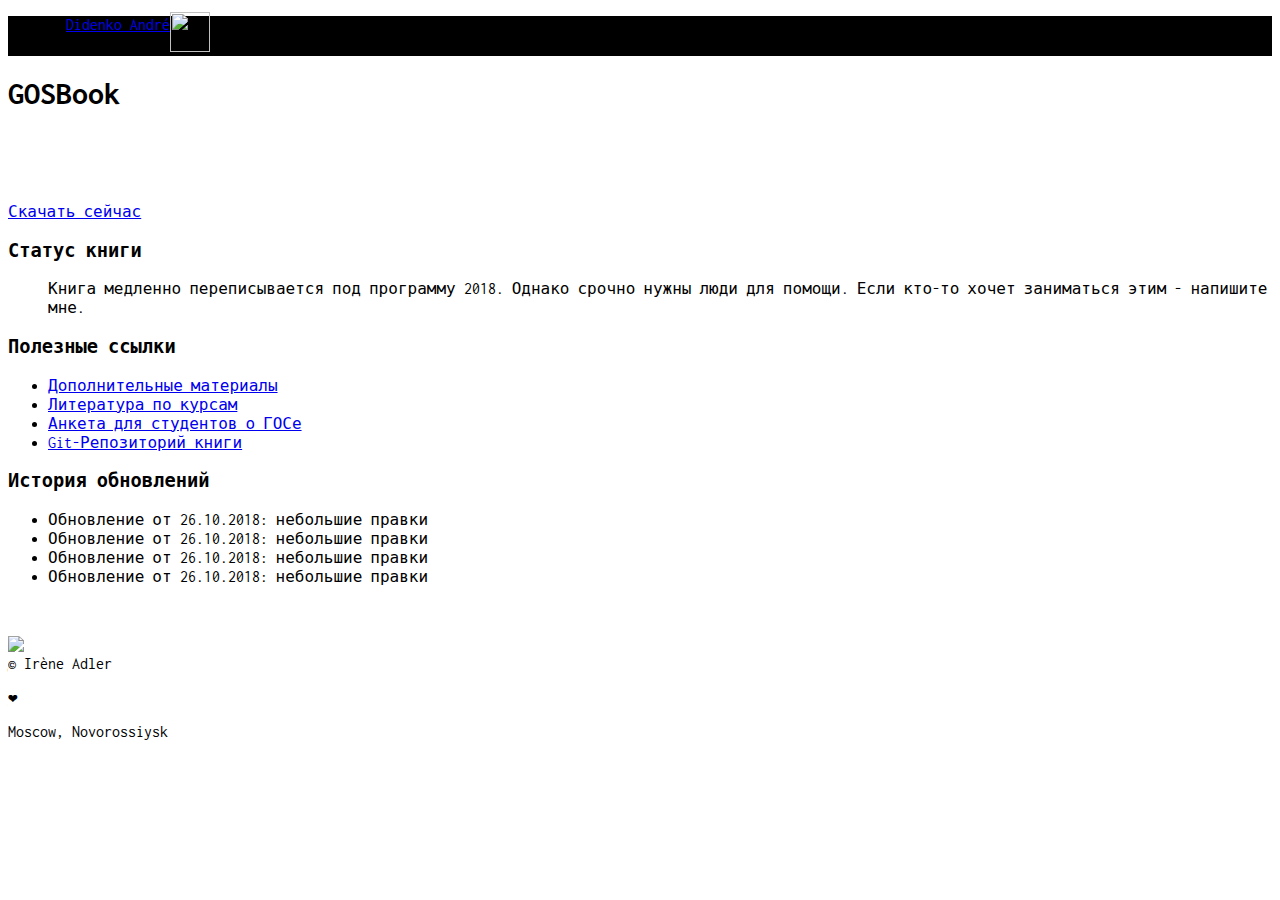
==== docs/index.html @ 6a814a94 "test thing" ====
<!DOCTYPE html>
<html lang="zxx" class="no-js" >
<head>
<!-- Mobile Specific Meta -->
<meta name="viewport" content="width=device-width, initial-scale=1, shrink-to-fit=no">
<!-- Favicon-->
<link rel="shortcut icon" href="images/Jane.png">
<!-- Author Meta -->
<meta name="author" content="codepixer">
<!-- Meta Description -->
<meta name="description" content="">
<!-- Meta Keyword -->
<meta name="keywords" content="">
<!-- meta character set -->
<meta charset="UTF-8">
<!-- Site Title -->
<title>GOSBook</title>
<link rel="stylesheet" href="https://use.fontawesome.com/releases/v5.4.1/css/all.css" integrity="sha384-5sAR7xN1Nv6T6+dT2mhtzEpVJvfS3NScPQTrOxhwjIuvcA67KV2R5Jz6kr4abQsz" crossorigin="anonymous">
<link rel='stylesheet' href='css/font-awesome.css' type='text/css' media='all' />

<link rel="stylesheet" href="css/main.css">

<style type="text/css">
@import url('https://fonts.googleapis.com/css?family=Inconsolata');
.bodyfont,
body {
    font-family: 'Inconsolata', monospace;
    text-rendering: optimizeLegibility;
}
</style>
</head>

<body>

<div class="sidebar-menu" style="background-color: #000; z-index: 100">
        <ul class="inline-menu">
            <a  style="float: left; padding-left: 18px;" href="https://didenkoandre.github.io/">Didenko André</a>
            
                    <div class="right-menu">
						<div class="navbar-nav">          
			                <a href="https://t.me/didenko_andre" class="social" target="_blank"><i class="fa fa-telegram"></i></a>
			                <a href="https://vk.com/didenko_andre" class="social" target="_blank"><i class="fa fa-vk"></i></a>
			                <a href="https://www.instagram.com/didenko_andre/" class="social" target="_blank"><i class="fa fa-instagram"></i></a>
			                <a href="https://github.com/DidenkoAndre/" class="social" target="_blank"><i class="fa fa-github"></i></a>
			                <a href="mailto://didenko.andre@gmail.com" class="social" target="_blank"><i class="fa fa- fa-envelope-o"></i></a>
			                <a href="https://didenkoandre.github.io/" target="_blank"><img align="center" class='mytopsocial' style='   position: relative; top: -4px' src='images/Jane.png' height="40" width="40" onmouseover="this.src='images/JanePurple.png';" onmouseout="this.src='images/Jane.png';"/></a>
			            </div>      
                    </div>     
        </ul>
</div>

<div class="bg">
		<div class="row d-flex align-items-center justify-content-start">
			<div class="banner-content col-lg-7">
				<h1>GOSBook</h1>
				<p style='color: #fff'>
					Пособие к подготовке к государственному экзамену по математическому анализу.
				</p>
				<p style='color: #fff'>
					Вы можете скачать последнюю версию книги по следующей ссылке:
				</p>
				<a href="../GOSBook.pdf" class="btn btn-download">Скачать сейчас</a> 
				<div class="eskimo-one-column" data-columns>
					<div class="card-masonry">
				        <div class="card">
			                <div class="card-body">
			                    <h3 class="card-title">Статус книги</h3>
			                    <ul class="theList">Книга медленно переписывается под программу 2018. Однако срочно нужны люди для помощи. Если кто-то хочет заниматься этим - напишите мне.</ul>
			                </div>
				        </div>
				    </div>    
				    <div class="card-masonry">
				        <div class="card">
			                <div class="card-body">
			                    <h3 class="card-title">Полезные ссылки</h3>
			                    <ul class="theList">
									<li><a href="https://drive.google.com/drive/u/0/folders/0BzuzEyNkpwYDYjVNcE0wa3hqWjA" target="_blank"><i class="fab fa-google-drive"></i> Дополнительные материалы</a></li>
									<li><a href="https://drive.google.com/drive/u/0/folders/0BzuzEyNkpwYDcENXcV9jNWdwVlU" target="_blank"><i class="fab fa-google-drive"></i> Литература по курсам</a></li>
									<li><a href="https://docs.google.com/spreadsheets/d/1l2de9_qlCLvvqJIK8ZY6rtk_TJQbvo8cWd5o7uVtl2M/edit#gid=0" target="_blank"><i class="fab fa-google-drive"></i> Анкета для студентов о ГОСе</a></li>
									<li><a href="https://github.com/DidenkoAndre/GOSBook" target="_blank"><i class="fa fa-github"></i> Git-Репозиторий книги</a></li>
								</ul>
			                </div>
				        </div>
				    </div>
				    <div class="card-masonry">
				        <div class="card">
			                <div class="card-body">
			                    <h3 class="card-title">История обновлений</h3>
			                    <ul class="theList">
									<li>Обновление от 26.10.2018: небольшие правки</li>
									<li>Обновление от 26.10.2018: небольшие правки</li>
									<li>Обновление от 26.10.2018: небольшие правки</li>
									<li>Обновление от 26.10.2018: небольшие правки</li>
								</ul>
			                </div>
				        </div>
				    </div>    
				</div>
			</div>
			<div class="col-lg-5 banner-right" style='margin-top:50px'>
				<img src="images/header-img.png">
			</div>
			<footer id="footer">
                    <div class="row">
                        <div class="left-side">                                
                            <span class="copyright">&copy; Irène Adler <p>&#10084</p> Moscow, Novorossiysk</span>
                        </div>
                    </div>
                </footer>												
		</div>
</div>
</body>
</html>
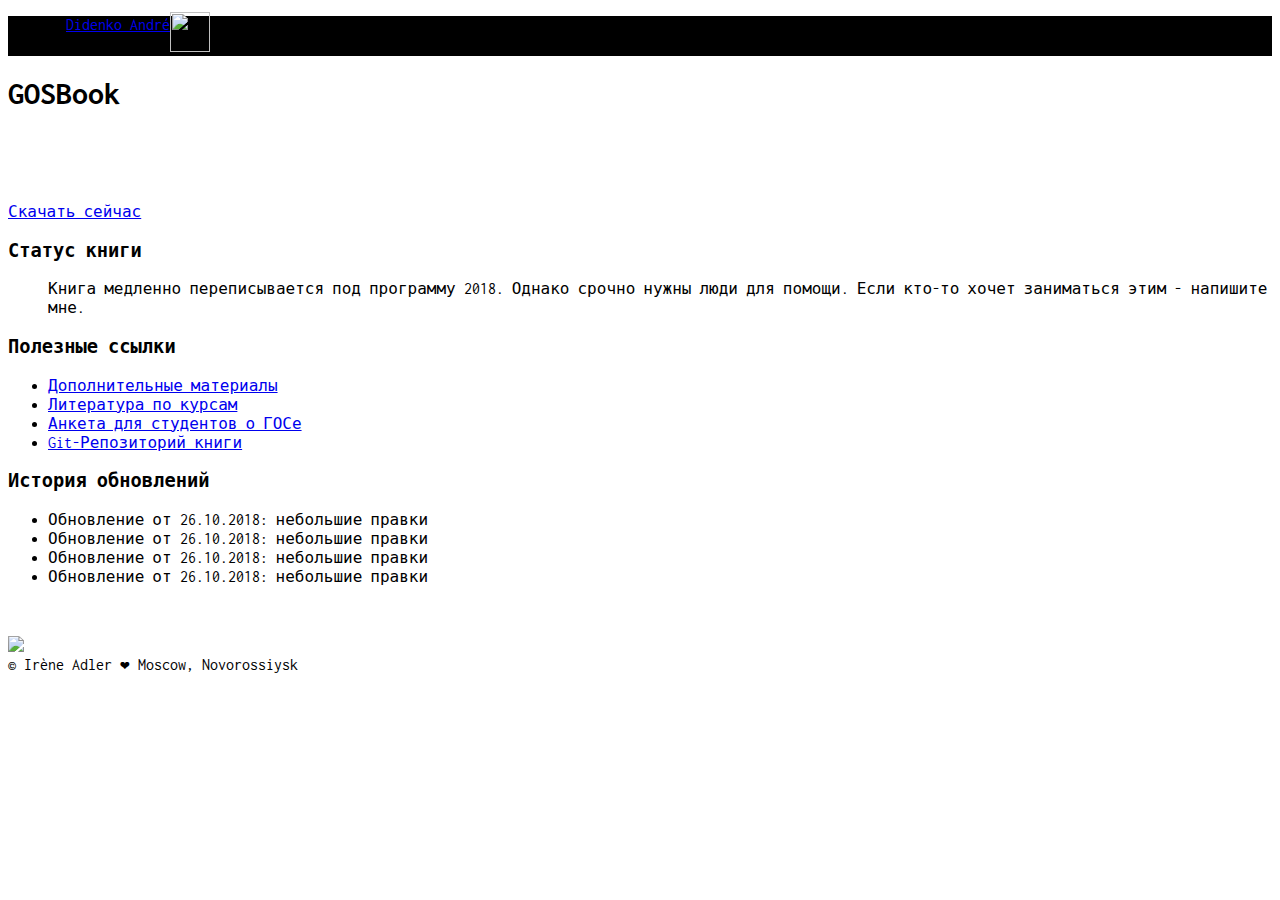
==== commit 88335b9b: "test thing" ====
--- a/docs/index.html
+++ b/docs/index.html
@@ -27,6 +27,8 @@
     font-family: 'Inconsolata', monospace;
     text-rendering: optimizeLegibility;
 }
+
+@font-face { font-family: "EmojiSymbols"; src: url('/fonts/EmojiSymbols-Regular.woff') format('woff'); text-decoration: none; font-style: normal; }
 </style>
 </head>
 
@@ -97,13 +99,13 @@
 				    </div>    
 				</div>
 			</div>
-			<div class="col-lg-5 banner-right" style='margin-top:50px'>
+			<div class="" style='margin-top:50px'>
 				<img src="images/header-img.png">
 			</div>
 			<footer id="footer">
                     <div class="row">
                         <div class="left-side">                                
-                            <span class="copyright">&copy; Irène Adler <p>&#10084</p> Moscow, Novorossiysk</span>
+                            <span class="copyright">&copy; Irène Adler &#x2764; Moscow, Novorossiysk</span>
                         </div>
                     </div>
                 </footer>												
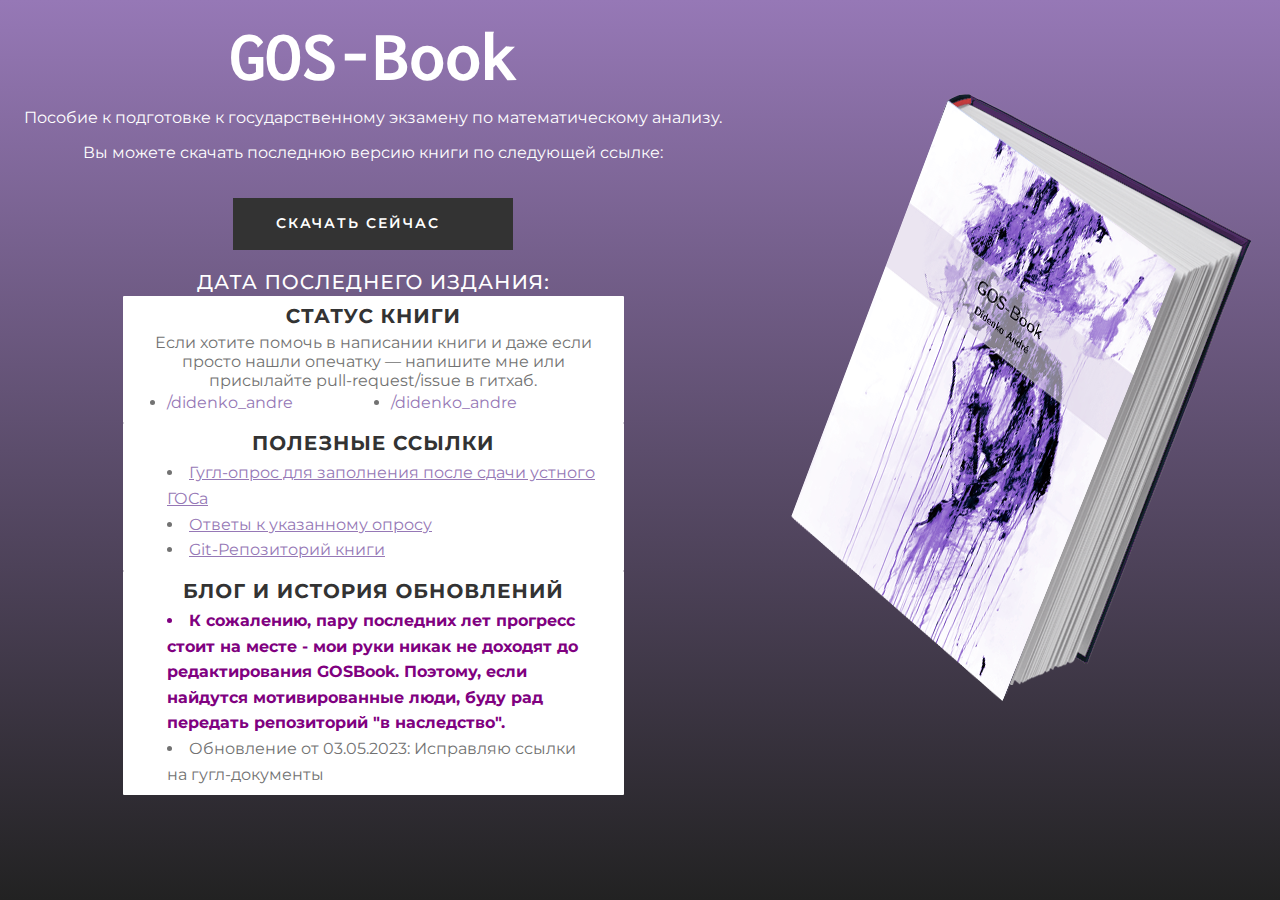
==== commit 5b39b92b: "docs" ====
--- a/docs/index.html
+++ b/docs/index.html
@@ -4,70 +4,56 @@
 <!-- Mobile Specific Meta -->
 <meta name="viewport" content="width=device-width, initial-scale=1, shrink-to-fit=no">
 <!-- Favicon-->
-<link rel="shortcut icon" href="images/Jane.png">
+<link rel="shortcut icon" type="image/x-icon" href="favicon.ico">
 <!-- Author Meta -->
-<meta name="author" content="codepixer">
+<meta name="author" content="DidenkoAndre">
 <!-- Meta Description -->
-<meta name="description" content="">
+<meta name="description" content="GOS-Book">
 <!-- Meta Keyword -->
-<meta name="keywords" content="">
+<meta name="keywords" content="GOS-Book">
 <!-- meta character set -->
 <meta charset="UTF-8">
 <!-- Site Title -->
-<title>GOSBook</title>
+<title>GOS-Book</title>
 <link rel="stylesheet" href="https://use.fontawesome.com/releases/v5.4.1/css/all.css" integrity="sha384-5sAR7xN1Nv6T6+dT2mhtzEpVJvfS3NScPQTrOxhwjIuvcA67KV2R5Jz6kr4abQsz" crossorigin="anonymous">
-<link rel='stylesheet' href='css/font-awesome.css' type='text/css' media='all' />
-
-<link rel="stylesheet" href="css/main.css">
-
+<link rel="stylesheet" href="ghpage/main.css">
 <style type="text/css">
-@import url('https://fonts.googleapis.com/css?family=Inconsolata');
+@import url('https://fonts.googleapis.com/css?family=Inconsolata|Montserrat');
 .bodyfont,
 body {
-    font-family: 'Inconsolata', monospace;
+	font-family: 'Montserrat', sans-serif;
     text-rendering: optimizeLegibility;
 }
-
-@font-face { font-family: "EmojiSymbols"; src: url('/fonts/EmojiSymbols-Regular.woff') format('woff'); text-decoration: none; font-style: normal; }
+.inc {
+	font-family: 'Inconsolata', monospace;
+}
 </style>
 </head>
 
 <body>
-
-<div class="sidebar-menu" style="background-color: #000; z-index: 100">
-        <ul class="inline-menu">
-            <a  style="float: left; padding-left: 18px;" href="https://didenkoandre.github.io/">Didenko André</a>
-            
-                    <div class="right-menu">
-						<div class="navbar-nav">          
-			                <a href="https://t.me/didenko_andre" class="social" target="_blank"><i class="fa fa-telegram"></i></a>
-			                <a href="https://vk.com/didenko_andre" class="social" target="_blank"><i class="fa fa-vk"></i></a>
-			                <a href="https://www.instagram.com/didenko_andre/" class="social" target="_blank"><i class="fa fa-instagram"></i></a>
-			                <a href="https://github.com/DidenkoAndre/" class="social" target="_blank"><i class="fa fa-github"></i></a>
-			                <a href="mailto://didenko.andre@gmail.com" class="social" target="_blank"><i class="fa fa- fa-envelope-o"></i></a>
-			                <a href="https://didenkoandre.github.io/" target="_blank"><img align="center" class='mytopsocial' style='   position: relative; top: -4px' src='images/Jane.png' height="40" width="40" onmouseover="this.src='images/JanePurple.png';" onmouseout="this.src='images/Jane.png';"/></a>
-			            </div>      
-                    </div>     
-        </ul>
-</div>
-
 <div class="bg">
 		<div class="row d-flex align-items-center justify-content-start">
 			<div class="banner-content col-lg-7">
-				<h1>GOSBook</h1>
+				<h1 class="inc">GOS-Book</h1>
 				<p style='color: #fff'>
 					Пособие к подготовке к государственному экзамену по математическому анализу.
 				</p>
 				<p style='color: #fff'>
 					Вы можете скачать последнюю версию книги по следующей ссылке:
 				</p>
-				<a href="../GOSBook.pdf" class="btn btn-download">Скачать сейчас</a> 
-				<div class="eskimo-one-column" data-columns>
+				<a href="https://github.com/GOS-Book/GOS-Book.github.io/releases/latest/download/GOS-Book.pdf" class="btn btn-download">Скачать сейчас</a>
+				<h3 style='color: #fff'>Дата последнего издания: <span id="myDate"></span></h3>
+				<br>
+				<div class="one-column" data-columns>
 					<div class="card-masonry">
 				        <div class="card">
 			                <div class="card-body">
 			                    <h3 class="card-title">Статус книги</h3>
-			                    <ul class="theList">Книга медленно переписывается под программу 2018. Однако срочно нужны люди для помощи. Если кто-то хочет заниматься этим - напишите мне.</ul>
+			                    Если хотите помочь в написании книги и даже если просто нашли опечатку &mdash; напишите мне или присылайте pull-request/issue в гитхаб.
+			                    <ul class="ColumnList">
+			                    	<li style="text-align:left"><a href="https://t.me/didenko_andre" target="_blank"><i class="fab fa-telegram"></i> /didenko_andre</a></li>
+									<li style="text-align:left"><a href="https://vk.com/didenko_andre" target="_blank"><i class="fab fa-vk"></i> /didenko_andre</a></li>
+								</ul>
 			                </div>
 				        </div>
 				    </div>    
@@ -76,10 +62,9 @@
 			                <div class="card-body">
 			                    <h3 class="card-title">Полезные ссылки</h3>
 			                    <ul class="theList">
-									<li><a href="https://drive.google.com/drive/u/0/folders/0BzuzEyNkpwYDYjVNcE0wa3hqWjA" target="_blank"><i class="fab fa-google-drive"></i> Дополнительные материалы</a></li>
-									<li><a href="https://drive.google.com/drive/u/0/folders/0BzuzEyNkpwYDcENXcV9jNWdwVlU" target="_blank"><i class="fab fa-google-drive"></i> Литература по курсам</a></li>
-									<li><a href="https://docs.google.com/spreadsheets/d/1l2de9_qlCLvvqJIK8ZY6rtk_TJQbvo8cWd5o7uVtl2M/edit#gid=0" target="_blank"><i class="fab fa-google-drive"></i> Анкета для студентов о ГОСе</a></li>
-									<li><a href="https://github.com/DidenkoAndre/GOSBook" target="_blank"><i class="fa fa-github"></i> Git-Репозиторий книги</a></li>
+									<li><a href="https://docs.google.com/forms/d/e/1FAIpQLScl4fXTjv50j92KHnQNeVuNKLGICMuis0BuX-Et5rKy5niPyA/viewform?usp=share_link" target="_blank"><i class="fa fa-list"></i> Гугл-опрос для заполнения после сдачи устного ГОСа</a></li>
+									<li><a href="https://docs.google.com/spreadsheets/d/1pGAe3tO3RAH708wRJxXfUIiya6S7ANC_q1aeNFDNc8A/edit?usp=share_link" target="_blank"><i class="fa fa-table"></i> Ответы к указанному опросу</a></li>
+									<li><a href="https://github.com/GOS-Book/GOS-Book.github.io" target="_blank"><i class="fab fa-github"></i> Git-Репозиторий книги</a></li>
 								</ul>
 			                </div>
 				        </div>
@@ -87,32 +72,22 @@
 				    <div class="card-masonry">
 				        <div class="card">
 			                <div class="card-body">
-			                    <h3 class="card-title">История обновлений</h3>
+			                    <h3 class="card-title">Блог и история обновлений</h3>
 			                    <ul class="theList">
-									<li>Обновление от 26.10.2018: небольшие правки</li>
-									<li>Обновление от 26.10.2018: небольшие правки</li>
-									<li>Обновление от 26.10.2018: небольшие правки</li>
-									<li>Обновление от 26.10.2018: небольшие правки</li>
+			                    	<li style="color:purple"><strong>К сожалению, пару последних лет прогресс стоит на месте - мои руки никак не доходят до редактирования GOSBook. Поэтому, если найдутся мотивированные люди, буду рад передать репозиторий "в наследство".</strong></li>
+			                    	<li>Обновление от 03.05.2023: Исправляю ссылки на гугл-документы</li>
 								</ul>
 			                </div>
 				        </div>
 				    </div>    
 				</div>
 			</div>
-			<div class="" style='margin-top:50px'>
-				<img src="images/header-img.png">
-			</div>
-			<footer id="footer">
-                    <div class="row">
-                        <div class="left-side">                                
-                            <span class="copyright">&copy; Irène Adler &#x2764; Moscow, Novorossiysk</span>
-                        </div>
-                    </div>
-                </footer>												
+			<div class="col-lg-5" >
+				<img src="ghpage/header-img.png">
+			</div>												
 		</div>
 </div>
 </body>
 </html>
 
-
-
+<script type='text/javascript' src="ghpage/main.js"></script>--- a/docs/ghpage/main.css
+++ b/docs/ghpage/main.css
@@ -0,0 +1,508 @@
+
+.banner-content {
+  text-align: center;
+}
+
+.banner-content h1 {
+  color: #fff;
+  font-size: 72px;
+  font-weight: 700;
+  line-height: 1em;
+  margin-top: 20px;
+}
+
+.banner-content h1 span {
+  font-weight: 700;
+}
+
+@media (max-width: 991.98px) {
+  .banner-content h1 {
+    font-size: 36px;
+  }
+}
+
+@media (max-width: 991.98px) {
+  .banner-content h1 br {
+    display: none;
+  }
+}
+
+@media (max-width: 1199.98px) {
+  .banner-content h1 {
+    font-size: 45px;
+  }
+}
+
+@media (max-width: 414px) {
+  .banner-content h1 {
+    font-size: 40px;
+  }
+}
+
+.banner-content h5 {
+  font-weight: 400;
+  letter-spacing: 3px;
+}
+
+@media (max-width: 1280px) {
+  .banner-content br {
+    display: none;
+  }
+}
+
+@media (max-width: 800px) {
+  .banner-content {
+    margin-top: 80px;
+  }
+}
+
+html,
+body {
+    height: 100%;
+    min-height: 100%;
+}
+html { -webkit-font-smoothing: antialiased; }
+body {
+    font-weight: 400;
+    color: #1c1c1c;
+}
+
+h1, h2, h3, h4, h5, h6 {
+    font-weight: 700;
+    line-height: 1;
+    color: #1c1c1c;
+}
+
+html {
+    -ms-text-size-adjust: 100%;
+    -webkit-text-size-adjust: 100%
+}
+
+::selection {
+color: #fff;
+background: #9678b6;
+text-shadow: none;
+}
+
+::-webkit-selection {
+  color: #fff;
+  background: #9678b6;
+  text-shadow: none;
+}
+
+::-moz-selection {
+  color: #fff;
+  background: #9678b6;
+  text-shadow: none;
+}
+
+body {
+    margin: 0
+}
+
+a {
+    background-color: transparent
+}
+
+a:active,
+a:hover {
+    outline: 0
+}
+
+h1 {
+    font-size: 2em;
+    margin: .67em 0
+}
+
+html {
+    font-size: 100%;
+    box-sizing: border-box
+}
+
+*,
+:after,
+:before {
+    box-sizing: inherit
+}
+
+.row {
+    max-width: 97.5rem;
+    margin-left: auto;
+    margin-right: auto
+}
+
+.row:after,
+.row:before {
+    content: ' ';
+    display: table
+}
+
+.row:after {
+    clear: both
+}
+
+.row .row.collapse {
+    margin-left: 0;
+    margin-right: 0
+}
+
+.row.expanded .row {
+    margin-left: auto;
+    margin-right: auto
+}
+.row {
+    max-width: 97.5rem;
+    margin-left: auto;
+    margin-right: auto;
+    display: -ms-flexbox;
+    display: flex;
+    -ms-flex-flow: row wrap;
+    flex-flow: row wrap
+}
+
+.row .row {
+    max-width: none;
+    margin-left: -.625rem;
+    margin-right: -.625rem
+}
+
+@media screen and (min-width: 40.0625em) {
+    .row .row {
+        margin-left: -.9375rem;
+        margin-right: -.9375rem
+    }
+}
+
+.row.expanded {
+    max-width: none
+}
+
+div,
+h1,
+h3,
+li,
+ul {
+    margin: 0;
+    padding: 0
+}
+
+ul {
+    line-height: 1.6;
+    list-style-position: outside
+}
+
+li {
+    font-size: inherit
+}
+
+ul {
+    list-style-type: disc
+}
+
+ul {
+    margin-left: 1.25rem
+}
+
+body {
+    padding: 0;
+    margin: 0;
+    position: static;
+    -webkit-tap-highlight-color: transparent;
+    scroll-behavior: smooth
+}
+
+a {
+    color: #9678b6;
+    outline: 0;
+    text-decoration: none;
+}
+
+.ColumnList {
+    columns: 2;
+    -webkit-columns: 2;
+    -moz-columns: 2;   
+}
+
+.theList a {
+    color: #9678b6;
+    outline: 0;
+    text-decoration: underline;
+}
+
+h1,
+h2,
+h3,
+h4,
+h5,
+h6 {
+    color: #151515;
+    margin-top: 0;
+    font-weight: 600;
+    text-rendering: geometricPrecision;
+    -webkit-font-smoothing: antialiased
+}
+
+body {
+    color: #727272;
+    font-size: 16px;
+}
+
+h3 {
+    text-transform: uppercase;
+    font-weight: 500;
+    color: #333;
+    letter-spacing: 1px;
+}
+
+h3 {
+    font-size: 20px;
+    line-height: 26px;
+    margin-top: 0;
+    margin-bottom: 0;
+    font-weight: 500;
+}
+
+/* Buttons */
+
+
+.btn {
+    display: inline-block;
+    font-weight: 400;
+    text-align: center;
+    white-space: nowrap;
+    vertical-align: middle;
+    -webkit-user-select: none;
+    -moz-user-select: none;
+    -ms-user-select: none;
+    user-select: none;
+    border: 1px solid transparent;
+    padding: .5rem .75rem;
+    font-size: 1rem;
+    line-height: 1.25;
+    border-radius: .25rem;
+    transition: all .15s ease-in-out
+}
+
+.btn:focus,
+.btn:hover {
+    text-decoration: none
+}
+
+.btn.focus,
+.btn:focus {
+    outline: 0;
+    box-shadow: 0 0 0 3px rgba(0, 123, 255, .25)
+}
+
+.btn.disabled,
+.btn:disabled {
+    opacity: .5
+}
+
+.btn.active,
+.btn:active {
+    background-image: none
+}
+
+a.btn.disabled,
+fieldset[disabled] a.btn {
+    pointer-events: none
+}
+
+a:not([href]):not([tabindex]) {
+    color: #FFF;
+    cursor: pointer;
+}
+
+.btn {
+    border: 2px solid transparent;
+    border-radius: 0;
+    padding: 12px 28px;
+    margin: 20px 0;
+    text-transform: uppercase;
+    font-size: 12px;
+    font-weight: 600;
+    transition: all .3s;
+    position: relative;
+    color: #FFF;
+    background-color: #333;
+    z-index: 20;
+    letter-spacing: 2px;
+    overflow: hidden;
+}
+
+.btn:hover {
+    color: #666;
+    background-color: #FFF;
+    border: 2px solid #666;
+    letter-spacing: 3px;
+}
+
+.btn:focus {
+    box-shadow: none;
+    color: #FFF;
+    outline: none;
+}
+
+.btn-download {
+    border: 1px solid transparent;
+    font-size: 14px;
+    padding: 16px 55px 16px 25px;
+    width: 280px;
+}
+
+.btn-download:hover {
+    border: 1px solid transparent;
+    border-color: #000;
+    color: #9678b6;
+    background-color: #fff;
+    letter-spacing: 2px;
+}
+
+.btn-download:before {
+    position: absolute;
+    content: "\f019";
+    font-family: "Font Awesome 5 Free";
+    top: 8px;
+    right: 12px;
+    font-size: 24px;
+}
+
+.btn-download:hover:before {
+    -webkit-animation-duration: 1s;
+    animation-duration: 1s;
+    -webkit-animation-fill-mode: both;
+    animation-fill-mode: both;
+    -webkit-animation-iteration-count: infinite;
+    animation-iteration-count: infinite;
+    -webkit-animation-name: fadeOutDown;
+    animation-name: fadeOutDown;
+    -webkit-transform-origin: center bottom;
+    transform-origin: center bottom;
+}
+
+.btn-download:after {
+    content: "";
+    position: absolute;
+    background-color: rgba(0, 0, 0, 0.2);
+    right: 0;
+    top: 0;
+    height: 100%;
+    width: 0;
+    z-index: -1;
+    transition: all .3s;
+}
+
+.btn-download:hover:after {
+    width: 50px;
+    height: 70px;
+    right: -5px;
+    top: -5px;
+    -ms-transform: rotate(15deg);
+    -webkit-transform: rotate(15deg);
+    transform: rotate(15deg);
+}
+
+
+.home-container {
+    left: 0;
+    top: 0;
+    width: 100%;
+}
+
+.card {
+    border-radius: 1px;
+    box-shadow: none;
+    background-color: #fff;
+    margin: 0px;
+    position: relative;
+    z-index: 1;
+    border: 0 none;
+}
+
+.card-title {
+    margin-bottom: 0.2rem;
+    font-weight: bold;
+}
+
+.card-body {
+    padding-left: 1.5rem;
+    padding-right: 1.5rem;
+    padding-top: 8px;
+    padding-bottom: 8px;
+}
+
+.one-column {
+    float: left;
+}
+
+.one-column .card-masonry {
+    margin-left: 5px;
+    margin-right: 5px;
+}
+
+@media screen and (min-width: 641px) {
+.one-column .card-masonry {
+    margin-left: 118px;
+    margin-right: 118px;
+}
+}
+
+body, html {
+    height: 100%;
+}
+
+.bg { 
+   min-height: 100%;
+    background-image: -moz-linear-gradient(90deg, #222 0%, #9678b6 100%);
+    background-image: -webkit-linear-gradient(90deg, #222 0%, #9678b6 100%);
+    background-image: -ms-linear-gradient(90deg, #222 0%, #9678b6 100%);
+}
+
+.theList {
+    text-align: left;
+    list-style-position: inside;
+}​
+
+.col-lg-5,
+.col-lg-7  {
+    position: relative;
+    width: 100%;
+    min-height: 1px;
+    padding-right: 5px;
+    padding-left: 5px
+}
+
+@media (min-width:992px) {
+    .col-lg-5 {
+        -ms-flex: 0 0 41.666667%;
+        flex: 0 0 41.666667%;
+        max-width: 41.666667%
+    }
+    .col-lg-7 {
+        -ms-flex: 0 0 58.333333%;
+        flex: 0 0 58.333333%;
+        max-width: 58.333333%
+    }
+}
+
+@media (max-width: 800px) {
+  .col-lg-5 img {
+    width: 100%;
+  }
+}
+
+.justify-content-start {
+    -ms-flex-pack: start!important;
+    justify-content: flex-start!important
+}
+
+.align-items-center {
+    -ms-flex-align: center!important;
+    align-items: center!important
+}
+
+.d-flex {
+    display: -ms-flexbox!important;
+    display: flex!important
+}